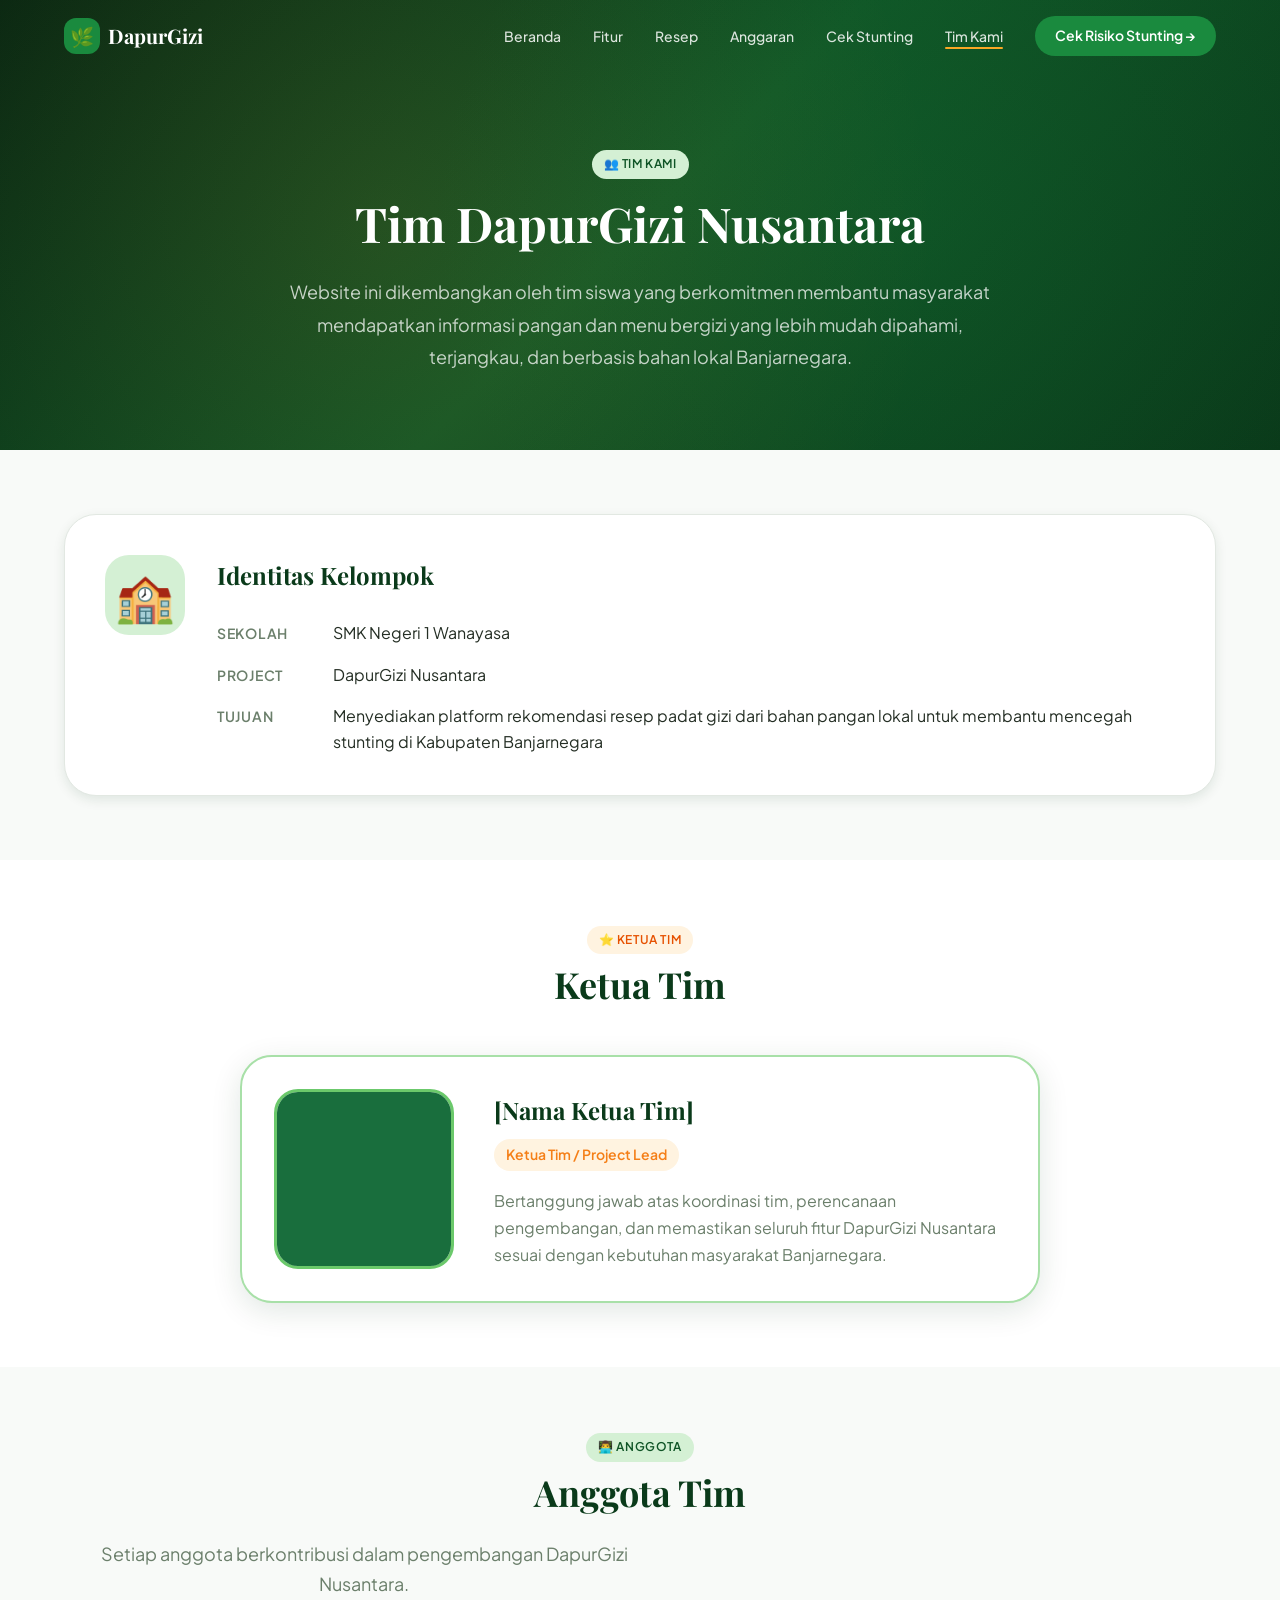
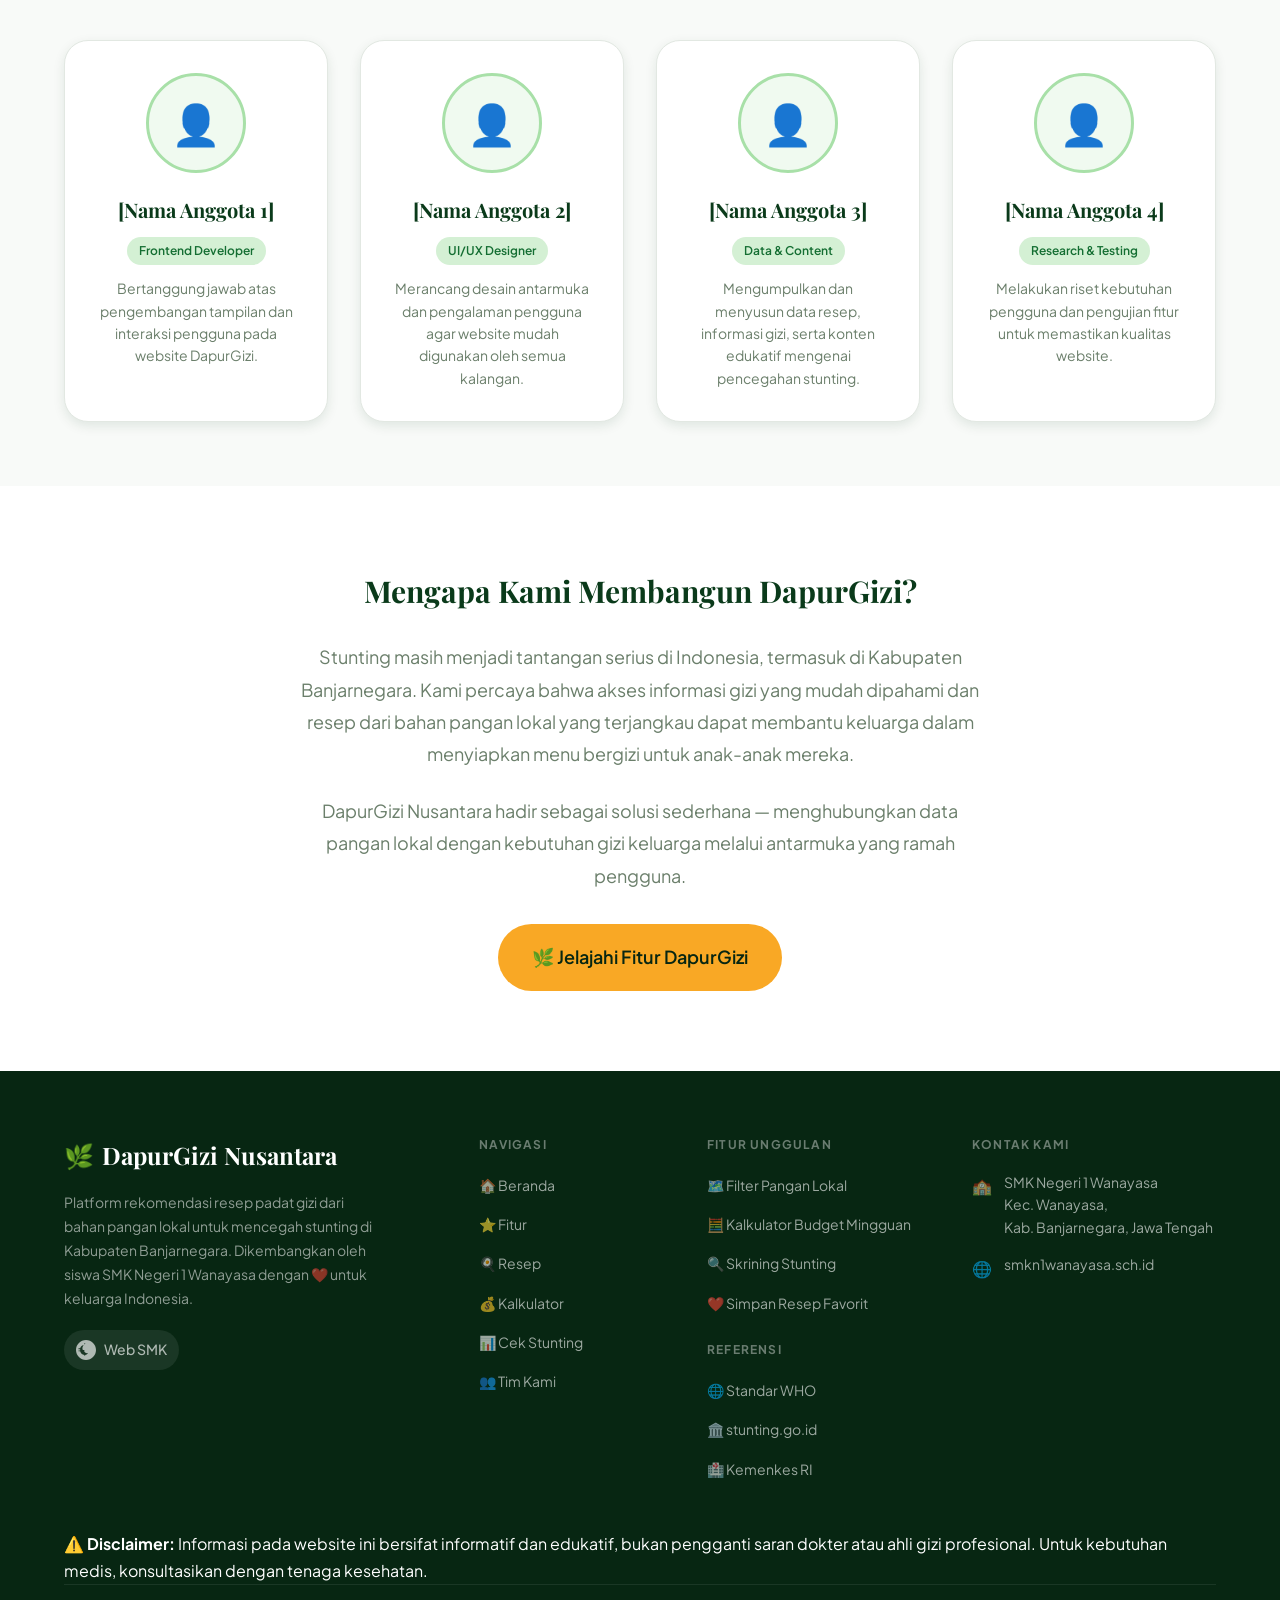
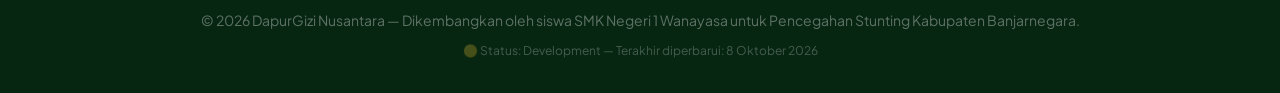
==== team.html @ 1cb8fe51 "Add files via upload" ====
<!DOCTYPE html>
<html lang="id">
<head>
  <meta charset="UTF-8">
  <meta name="viewport" content="width=device-width, initial-scale=1.0">
  <title>Tim Kami — DapurGizi Nusantara</title>
  <meta name="description" content="Kenali tim di balik DapurGizi Nusantara. Siswa SMK Negeri 1 Wanayasa yang mengembangkan platform pencegahan stunting berbasis pangan lokal Banjarnegara.">
  <meta name="keywords" content="DapurGizi, tim, developer, SMK Negeri 1 Wanayasa, Banjarnegara">
  <meta name="author" content="DapurGizi Nusantara">

  <!-- Open Graph -->
  <meta property="og:title" content="Tim Kami — DapurGizi Nusantara">
  <meta property="og:description" content="Kenali tim siswa SMK Negeri 1 Wanayasa di balik platform pencegahan stunting dengan pangan lokal.">
  <meta property="og:type" content="website">

  <!-- Favicon -->
  <link rel="icon" href="data:image/svg+xml,<svg xmlns='http://www.w3.org/2000/svg' viewBox='0 0 100 100'><text y='.9em' font-size='90'>🌿</text></svg>">

  <!-- Stylesheets -->
  <link rel="stylesheet" href="index.css">
  <link rel="stylesheet" href="css/team.css">
</head>
<body>
  <div data-include="components/header.html"></div>

  <!-- ===== Team Hero ===== -->
  <section class="team-hero" id="team-hero">
    <div class="team-hero__bg"></div>
    <div class="team-hero__content">
      <div class="badge badge--primary">👥 Tim Kami</div>
      <h1 class="team-hero__title">Tim DapurGizi Nusantara</h1>
      <p class="team-hero__subtitle">
        Website ini dikembangkan oleh tim siswa yang berkomitmen membantu masyarakat 
        mendapatkan informasi pangan dan menu bergizi yang lebih mudah dipahami, 
        terjangkau, dan berbasis bahan lokal Banjarnegara.
      </p>
    </div>
  </section>

  <!-- ===== Group Info ===== -->
  <section class="team-group" id="team-group">
    <div class="container">
      <div class="team-group__card reveal">
        <div class="team-group__icon">🏫</div>
        <div class="team-group__info">
          <h2 class="team-group__title">Identitas Kelompok</h2>
          <div class="team-group__details">
            <div class="team-group__detail">
              <span class="team-group__label">Sekolah</span>
              <span class="team-group__value">SMK Negeri 1 Wanayasa</span>
            </div>
            <div class="team-group__detail">
              <span class="team-group__label">Project</span>
              <span class="team-group__value">DapurGizi Nusantara</span>
            </div>
            <div class="team-group__detail">
              <span class="team-group__label">Tujuan</span>
              <span class="team-group__value">Menyediakan platform rekomendasi resep padat gizi dari bahan pangan lokal untuk membantu mencegah stunting di Kabupaten Banjarnegara</span>
            </div>
          </div>
        </div>
      </div>
    </div>
  </section>

  <!-- ===== Team Leader ===== -->
  <section class="team-leader" id="team-leader">
    <div class="container">
      <div class="team-leader__header reveal">
        <div class="badge badge--accent">⭐ Ketua Tim</div>
        <h2 class="section-title">Ketua Tim</h2>
      </div>
      <div class="team-leader__card reveal">
        <div class="team-leader__photo-wrapper">
          <picture>
            <source srcset="assets/images/anggota/ketua.webp" type="image/webp">
            <img src="assets/images/anggota/ketua.jpg" alt="Foto Ketua Tim DapurGizi Nusantara" class="team-leader__photo" loading="eager">
          </picture>
        </div>
        <div class="team-leader__info">
          <!-- DATA PLACEHOLDER: Ganti dengan nama dan deskripsi ketua yang sebenarnya -->
          <h3 class="team-leader__name">[Nama Ketua Tim]</h3>
          <span class="team-leader__role">Ketua Tim / Project Lead</span>
          <p class="team-leader__desc">
            Bertanggung jawab atas koordinasi tim, perencanaan pengembangan, dan memastikan 
            seluruh fitur DapurGizi Nusantara sesuai dengan kebutuhan masyarakat Banjarnegara.
          </p>
        </div>
      </div>
    </div>
  </section>

  <!-- ===== Team Members ===== -->
  <section class="team-members" id="team-members">
    <div class="container">
      <div class="team-members__header reveal">
        <div class="badge badge--primary">👨‍💻 Anggota</div>
        <h2 class="section-title">Anggota Tim</h2>
        <p class="section-subtitle">Setiap anggota berkontribusi dalam pengembangan DapurGizi Nusantara.</p>
      </div>
      <div class="team-members__grid" id="team-members-grid">
        <!-- DATA PLACEHOLDER: Ganti dengan data anggota yang sebenarnya -->
        <!-- Card anggota akan ditampilkan di bawah -->
        <div class="team-member-card reveal">
          <div class="team-member-card__avatar">
            <span class="team-member-card__avatar-placeholder">👤</span>
          </div>
          <h3 class="team-member-card__name">[Nama Anggota 1]</h3>
          <span class="team-member-card__role">Frontend Developer</span>
          <p class="team-member-card__desc">Bertanggung jawab atas pengembangan tampilan dan interaksi pengguna pada website DapurGizi.</p>
        </div>
        <div class="team-member-card reveal">
          <div class="team-member-card__avatar">
            <span class="team-member-card__avatar-placeholder">👤</span>
          </div>
          <h3 class="team-member-card__name">[Nama Anggota 2]</h3>
          <span class="team-member-card__role">UI/UX Designer</span>
          <p class="team-member-card__desc">Merancang desain antarmuka dan pengalaman pengguna agar website mudah digunakan oleh semua kalangan.</p>
        </div>
        <div class="team-member-card reveal">
          <div class="team-member-card__avatar">
            <span class="team-member-card__avatar-placeholder">👤</span>
          </div>
          <h3 class="team-member-card__name">[Nama Anggota 3]</h3>
          <span class="team-member-card__role">Data & Content</span>
          <p class="team-member-card__desc">Mengumpulkan dan menyusun data resep, informasi gizi, serta konten edukatif mengenai pencegahan stunting.</p>
        </div>
        <div class="team-member-card reveal">
          <div class="team-member-card__avatar">
            <span class="team-member-card__avatar-placeholder">👤</span>
          </div>
          <h3 class="team-member-card__name">[Nama Anggota 4]</h3>
          <span class="team-member-card__role">Research & Testing</span>
          <p class="team-member-card__desc">Melakukan riset kebutuhan pengguna dan pengujian fitur untuk memastikan kualitas website.</p>
        </div>
      </div>
    </div>
  </section>

  <!-- ===== Project Purpose ===== -->
  <section class="team-purpose" id="team-purpose">
    <div class="container">
      <div class="team-purpose__inner reveal">
        <h2 class="team-purpose__title">Mengapa Kami Membangun DapurGizi?</h2>
        <p class="team-purpose__text">
          Stunting masih menjadi tantangan serius di Indonesia, termasuk di Kabupaten Banjarnegara.
          Kami percaya bahwa akses informasi gizi yang mudah dipahami dan resep dari bahan pangan lokal
          yang terjangkau dapat membantu keluarga dalam menyiapkan menu bergizi untuk anak-anak mereka.
        </p>
        <p class="team-purpose__text">
          DapurGizi Nusantara hadir sebagai solusi sederhana — menghubungkan data pangan lokal 
          dengan kebutuhan gizi keluarga melalui antarmuka yang ramah pengguna.
        </p>
        <a href="index.html#features" class="btn btn--accent btn--lg">🌿 Jelajahi Fitur DapurGizi</a>
      </div>
    </div>
  </section>

  <div data-include="components/footer.html"></div>

  <!-- JavaScript -->
  <script type="module" src="js/team-app.js"></script>
</body>
</html>
---- index.css ----
@import url('css/base.css');
@import url('css/header.css');
@import url('css/hero.css');
@import url('css/buttons.css');
@import url('css/features.css');
@import url('css/recipes.css');
@import url('css/budget.css');
@import url('css/screening.css');
@import url('css/modal.css');
@import url('css/footer.css');
@import url('css/animations.css');
@import url('css/responsive.css');
@import url('css/extras.css');
---- css/team.css ----
/* ===== Team Page Styles ===== */

/* Team Hero */
.team-hero {
  position: relative;
  min-height: 50vh;
  display: flex;
  align-items: center;
  justify-content: center;
  overflow: hidden;
  background: linear-gradient(
    135deg,
    var(--color-primary-900) 0%,
    var(--color-primary-700) 50%,
    var(--color-primary-800) 100%
  );
  text-align: center;
  padding: calc(var(--header-height) + var(--space-16)) var(--space-6) var(--space-16);
}

.team-hero__bg {
  position: absolute;
  inset: 0;
  background: radial-gradient(circle at 30% 50%, rgba(249, 168, 37, 0.1) 0%, transparent 60%),
              radial-gradient(circle at 70% 50%, rgba(26, 138, 62, 0.15) 0%, transparent 50%);
}

.team-hero__content {
  position: relative;
  z-index: 2;
  max-width: 700px;
}

.team-hero__title {
  font-family: var(--font-heading);
  font-size: var(--text-5xl);
  font-weight: 700;
  color: var(--color-neutral-0);
  line-height: 1.2;
  margin: var(--space-4) 0 var(--space-6);
}

.team-hero__subtitle {
  font-size: var(--text-lg);
  color: rgba(255, 255, 255, 0.75);
  line-height: 1.8;
}

/* Group Info */
.team-group {
  padding: var(--space-16) 0;
  background: var(--color-neutral-50);
}

.team-group__card {
  display: flex;
  gap: var(--space-8);
  align-items: flex-start;
  background: var(--color-neutral-0);
  border-radius: var(--radius-2xl);
  padding: var(--space-10);
  box-shadow: var(--shadow-md);
  border: 1px solid var(--color-neutral-200);
}

.team-group__icon {
  font-size: 3rem;
  flex-shrink: 0;
  width: 80px;
  height: 80px;
  display: flex;
  align-items: center;
  justify-content: center;
  background: var(--color-primary-100);
  border-radius: var(--radius-xl);
}

.team-group__title {
  font-family: var(--font-heading);
  font-size: var(--text-2xl);
  color: var(--color-primary-800);
  margin-bottom: var(--space-6);
}

.team-group__details {
  display: flex;
  flex-direction: column;
  gap: var(--space-4);
}

.team-group__detail {
  display: flex;
  gap: var(--space-4);
  align-items: baseline;
}

.team-group__label {
  font-weight: 600;
  color: var(--color-neutral-500);
  min-width: 100px;
  flex-shrink: 0;
  font-size: var(--text-sm);
  text-transform: uppercase;
  letter-spacing: 0.05em;
}

.team-group__value {
  color: var(--color-neutral-800);
  line-height: 1.6;
}

/* Team Leader */
.team-leader {
  padding: var(--space-16) 0;
}

.team-leader__header {
  text-align: center;
  margin-bottom: var(--space-10);
}

.team-leader__card {
  display: flex;
  gap: var(--space-10);
  align-items: center;
  max-width: 800px;
  margin: 0 auto;
  background: var(--color-neutral-0);
  border-radius: var(--radius-2xl);
  padding: var(--space-8);
  box-shadow: var(--shadow-lg);
  border: 2px solid var(--color-primary-200);
}

.team-leader__photo-wrapper {
  flex-shrink: 0;
  width: 180px;
  height: 180px;
  border-radius: var(--radius-xl);
  overflow: hidden;
  border: 3px solid var(--color-primary-300);
}

.team-leader__photo {
  width: 100%;
  height: 100%;
  object-fit: cover;
}

.team-leader__name {
  font-family: var(--font-heading);
  font-size: var(--text-2xl);
  color: var(--color-primary-800);
  margin-bottom: var(--space-2);
}

.team-leader__role {
  display: inline-block;
  font-size: var(--text-sm);
  font-weight: 600;
  color: var(--color-accent-500);
  background: #fff3e0;
  padding: var(--space-1) var(--space-3);
  border-radius: var(--radius-full);
  margin-bottom: var(--space-4);
}

.team-leader__desc {
  color: var(--color-neutral-500);
  line-height: 1.7;
}

/* Team Members */
.team-members {
  padding: var(--space-16) 0;
  background: var(--color-neutral-50);
}

.team-members__header {
  text-align: center;
  margin-bottom: var(--space-10);
}

.team-members__grid {
  display: grid;
  grid-template-columns: repeat(auto-fit, minmax(250px, 1fr));
  gap: var(--space-8);
}

.team-member-card {
  background: var(--color-neutral-0);
  border-radius: var(--radius-xl);
  padding: var(--space-8);
  text-align: center;
  box-shadow: var(--shadow-md);
  border: 1px solid var(--color-neutral-200);
  transition: var(--transition-base);
}

.team-member-card:hover {
  transform: translateY(-4px);
  box-shadow: var(--shadow-lg);
}

.team-member-card__avatar {
  width: 100px;
  height: 100px;
  border-radius: 50%;
  margin: 0 auto var(--space-5);
  overflow: hidden;
  border: 3px solid var(--color-primary-200);
  background: var(--color-primary-50);
  display: flex;
  align-items: center;
  justify-content: center;
}

.team-member-card__avatar img {
  width: 100%;
  height: 100%;
  object-fit: cover;
}

.team-member-card__avatar-placeholder {
  font-size: 2.5rem;
}

.team-member-card__name {
  font-family: var(--font-heading);
  font-size: var(--text-xl);
  color: var(--color-primary-800);
  margin-bottom: var(--space-2);
}

.team-member-card__role {
  display: inline-block;
  font-size: var(--text-xs);
  font-weight: 600;
  color: var(--color-primary-600);
  background: var(--color-primary-100);
  padding: var(--space-1) var(--space-3);
  border-radius: var(--radius-full);
  margin-bottom: var(--space-3);
}

.team-member-card__desc {
  font-size: var(--text-sm);
  color: var(--color-neutral-500);
  line-height: 1.6;
}

/* Purpose Section */
.team-purpose {
  padding: var(--space-20) 0;
}

.team-purpose__inner {
  max-width: 700px;
  margin: 0 auto;
  text-align: center;
}

.team-purpose__title {
  font-family: var(--font-heading);
  font-size: var(--text-3xl);
  color: var(--color-primary-800);
  margin-bottom: var(--space-6);
}

.team-purpose__text {
  font-size: var(--text-lg);
  color: var(--color-neutral-500);
  line-height: 1.8;
  margin-bottom: var(--space-6);
}

.team-purpose__text:last-of-type {
  margin-bottom: var(--space-8);
}

/* Responsive */
@media (max-width: 768px) {
  .team-group__card {
    flex-direction: column;
    padding: var(--space-6);
  }

  .team-group__detail {
    flex-direction: column;
    gap: var(--space-1);
  }

  .team-leader__card {
    flex-direction: column;
    text-align: center;
    padding: var(--space-6);
  }

  .team-leader__photo-wrapper {
    width: 140px;
    height: 140px;
    margin: 0 auto;
  }

  .team-members__grid {
    grid-template-columns: repeat(2, 1fr);
    gap: var(--space-4);
  }

  .team-member-card {
    padding: var(--space-5);
  }

  .team-member-card__avatar {
    width: 72px;
    height: 72px;
  }
}

@media (max-width: 480px) {
  .team-members__grid {
    grid-template-columns: 1fr;
  }
}
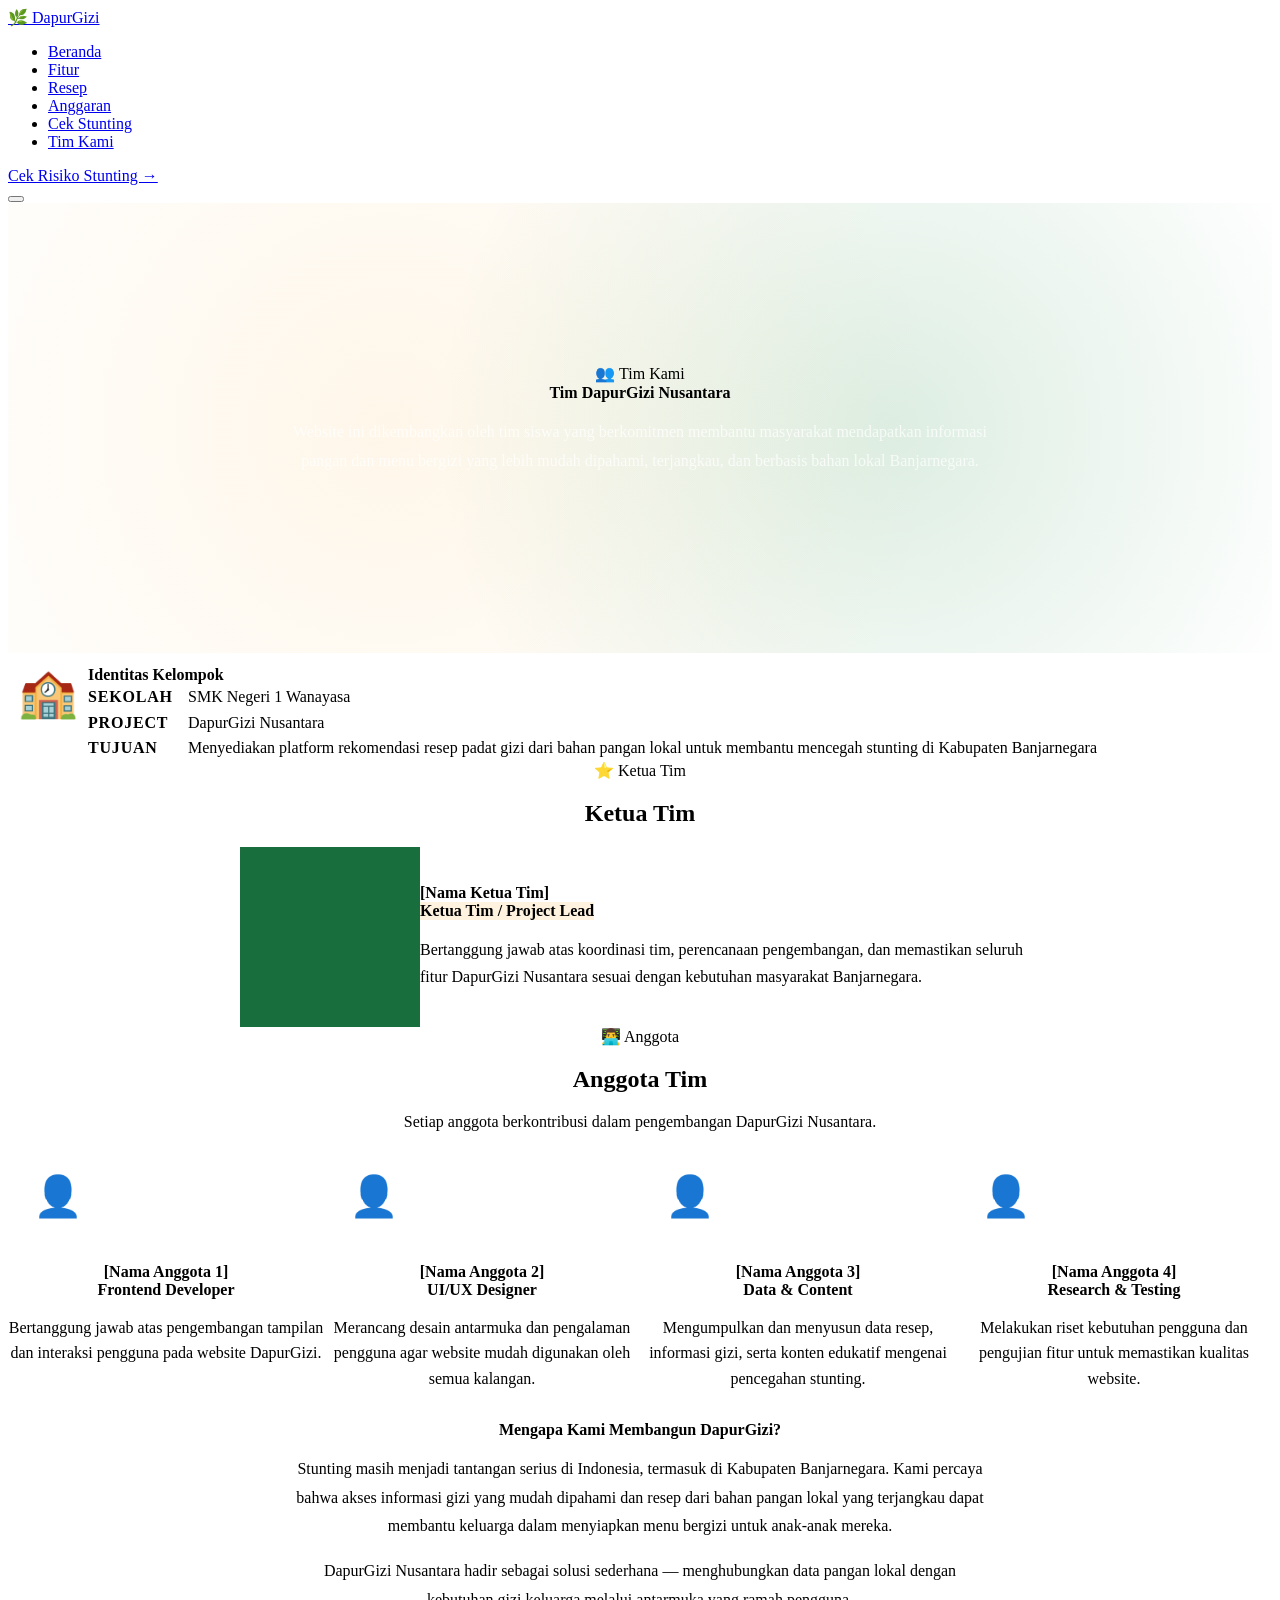
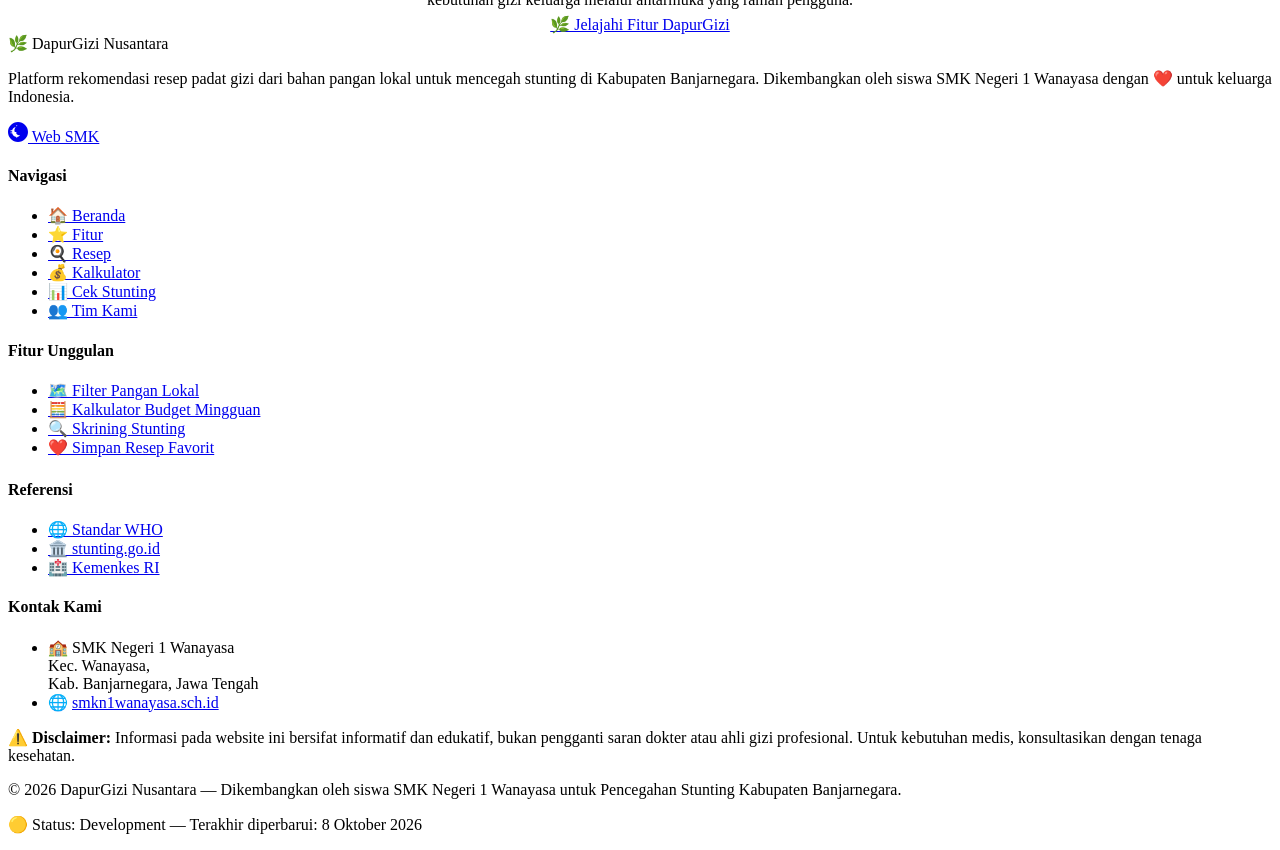
==== commit ab54e51d: "Add files via upload" ====
--- a/team.html
+++ b/team.html
@@ -17,7 +17,9 @@
   <link rel="icon" href="data:image/svg+xml,<svg xmlns='http://www.w3.org/2000/svg' viewBox='0 0 100 100'><text y='.9em' font-size='90'>🌿</text></svg>">
 
   <!-- Stylesheets -->
-  <link rel="stylesheet" href="index.css">
+  <link rel="preconnect" href="https://fonts.googleapis.com">
+  <link rel="preconnect" href="https://fonts.gstatic.com" crossorigin>
+  <link rel="stylesheet" href="site.css">
   <link rel="stylesheet" href="css/team.css">
 </head>
 <body>
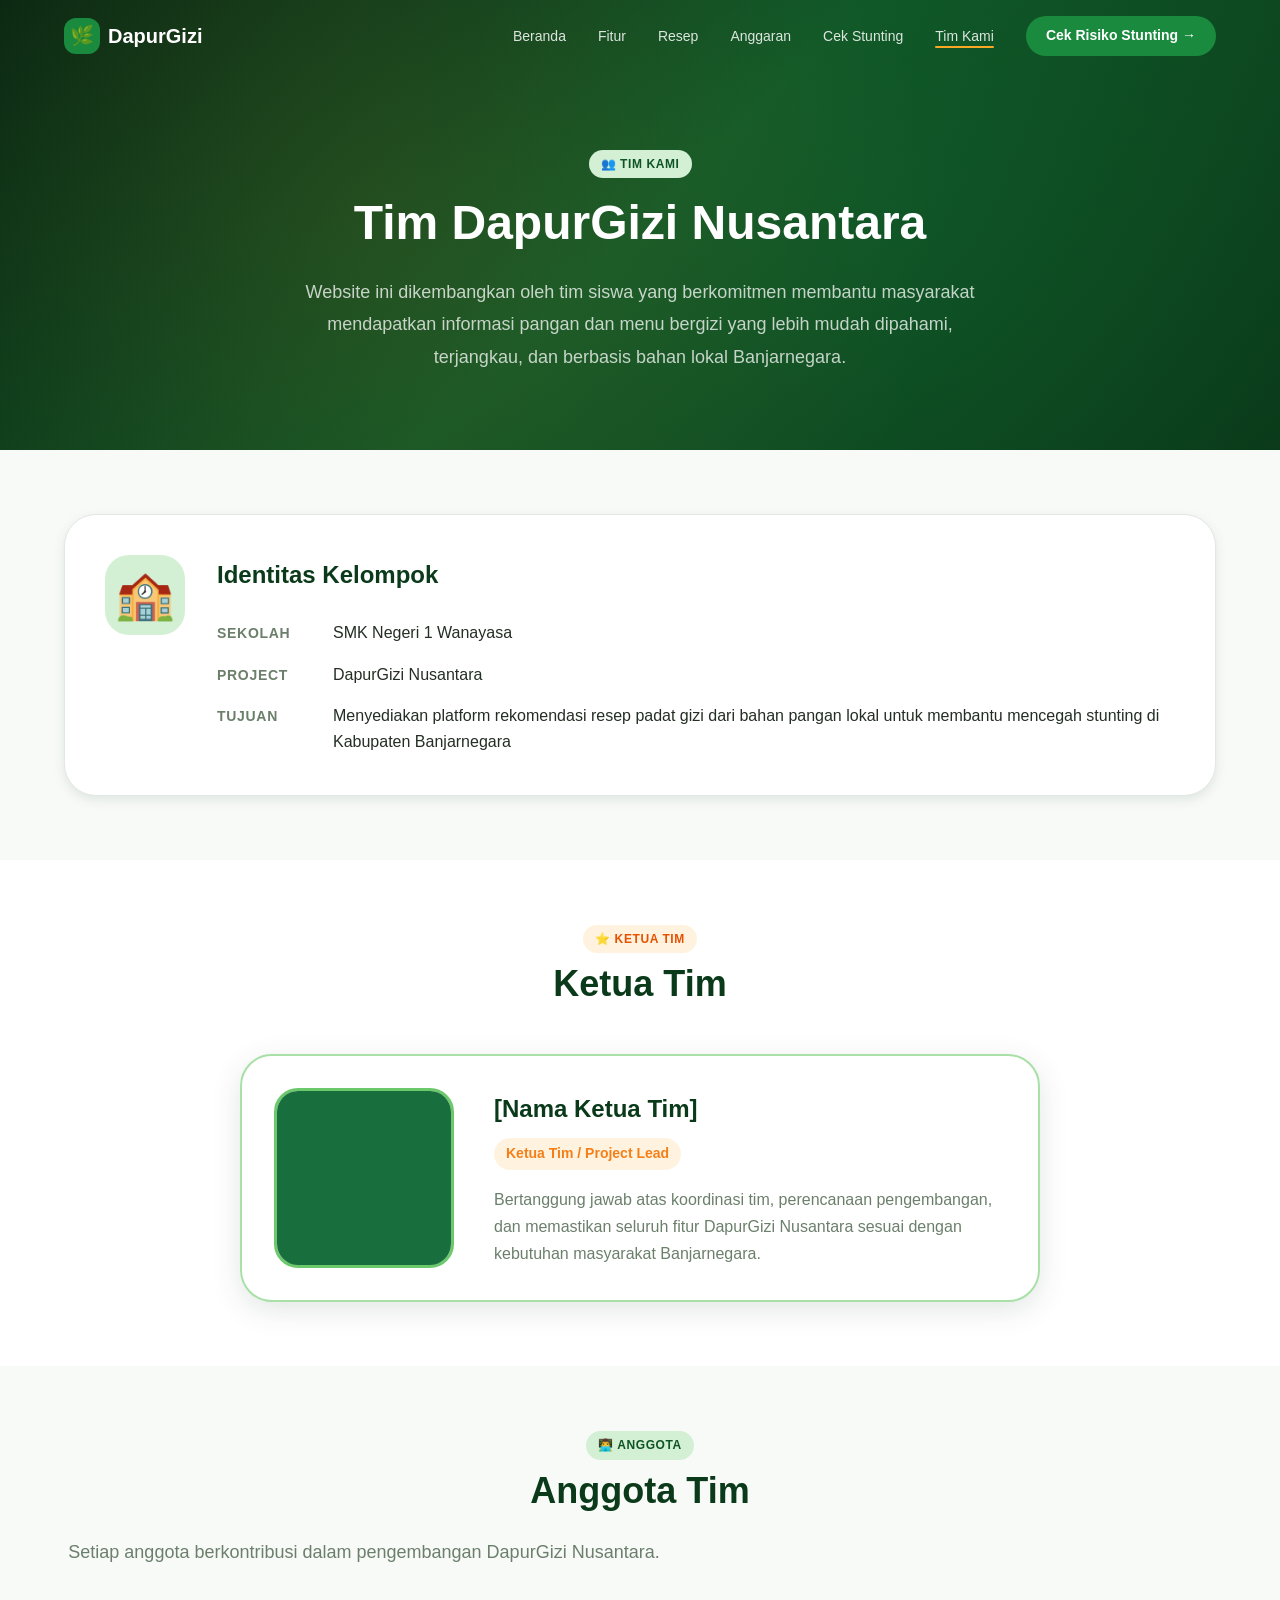
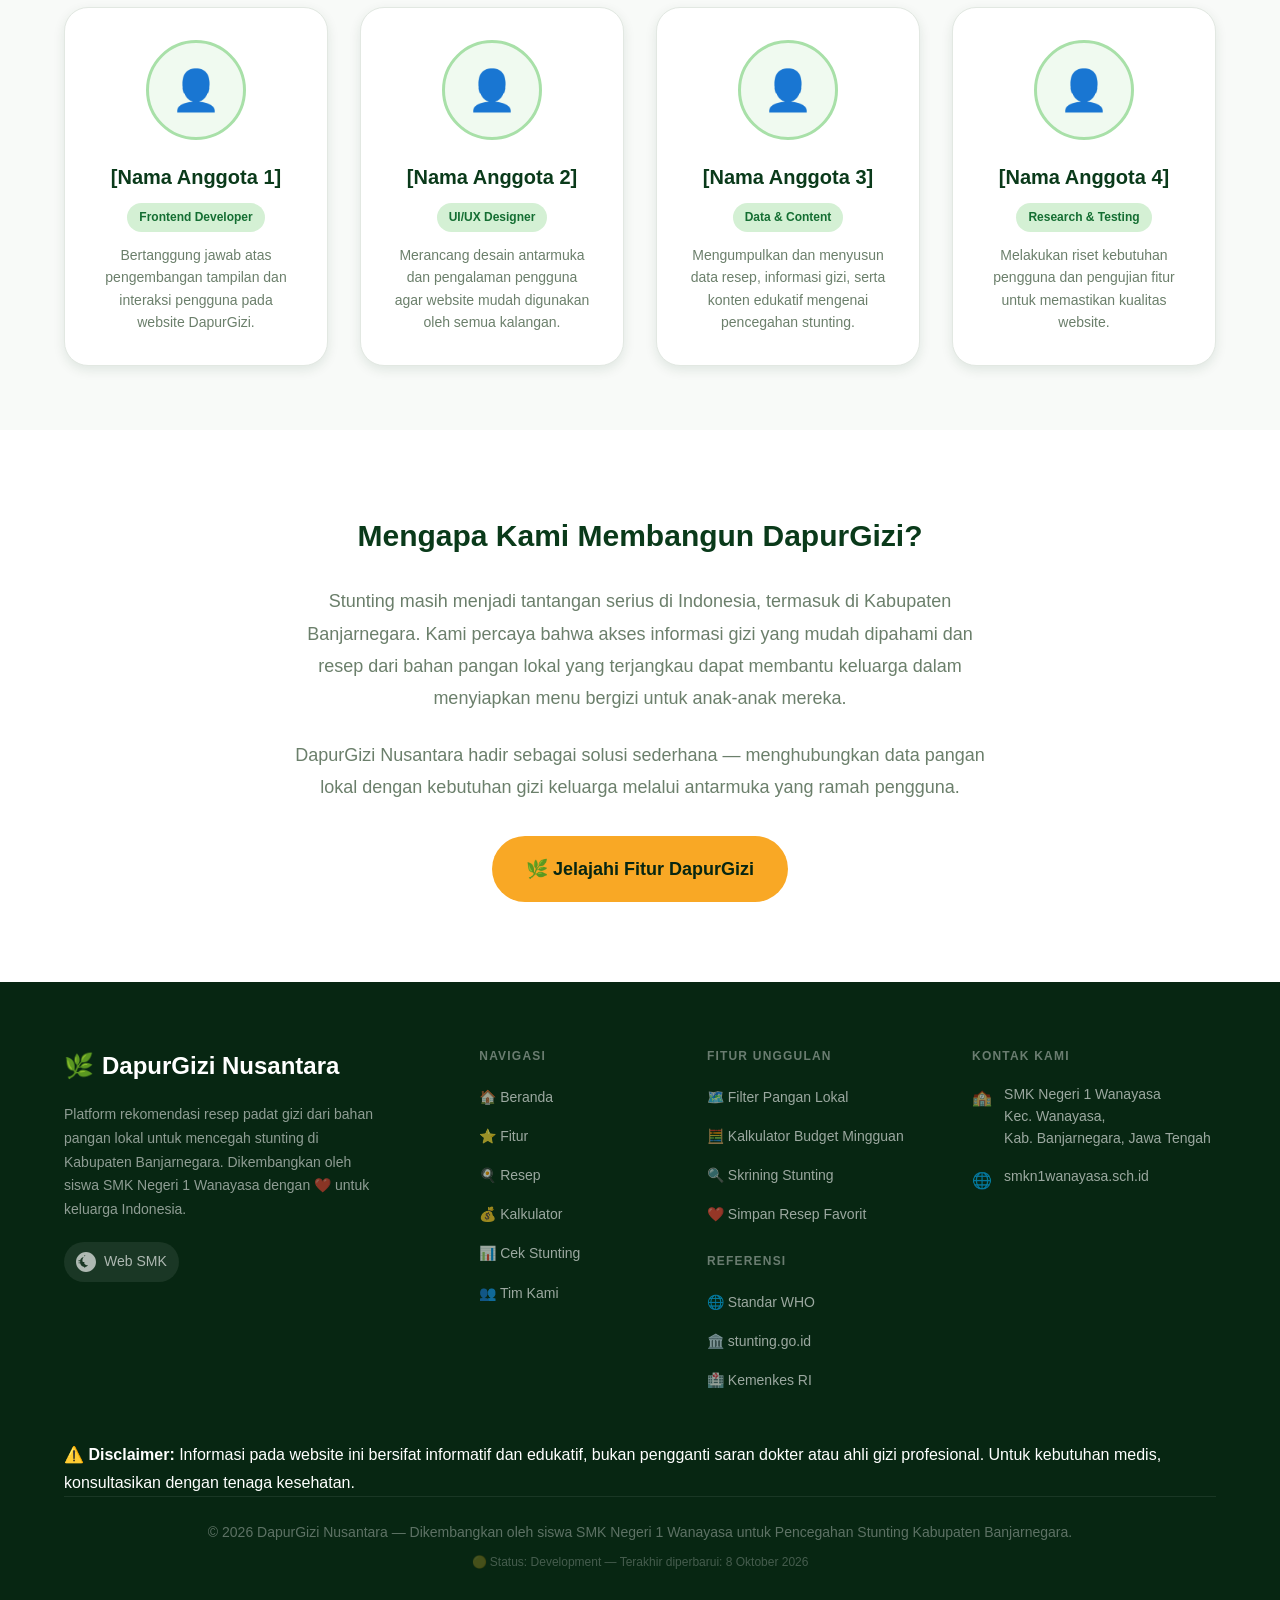
==== commit 00733b3b: "Add files via upload" ====
--- a/team.html
+++ b/team.html
@@ -19,7 +19,7 @@
   <!-- Stylesheets -->
   <link rel="preconnect" href="https://fonts.googleapis.com">
   <link rel="preconnect" href="https://fonts.gstatic.com" crossorigin>
-  <link rel="stylesheet" href="site.css">
+  <link rel="stylesheet" href="index.css">
   <link rel="stylesheet" href="css/team.css">
 </head>
 <body>
--- a/index.css
+++ b/index.css
@@ -0,0 +1,13 @@
+@import url("./css/base.css");
+@import url("./css/buttons.css");
+@import url("./css/header.css");
+@import url("./css/hero.css");
+@import url("./css/features.css");
+@import url("./css/recipes.css");
+@import url("./css/budget.css");
+@import url("./css/screening.css");
+@import url("./css/modal.css");
+@import url("./css/footer.css");
+@import url("./css/animations.css");
+@import url("./css/extras.css");
+@import url("./css/responsive.css");
